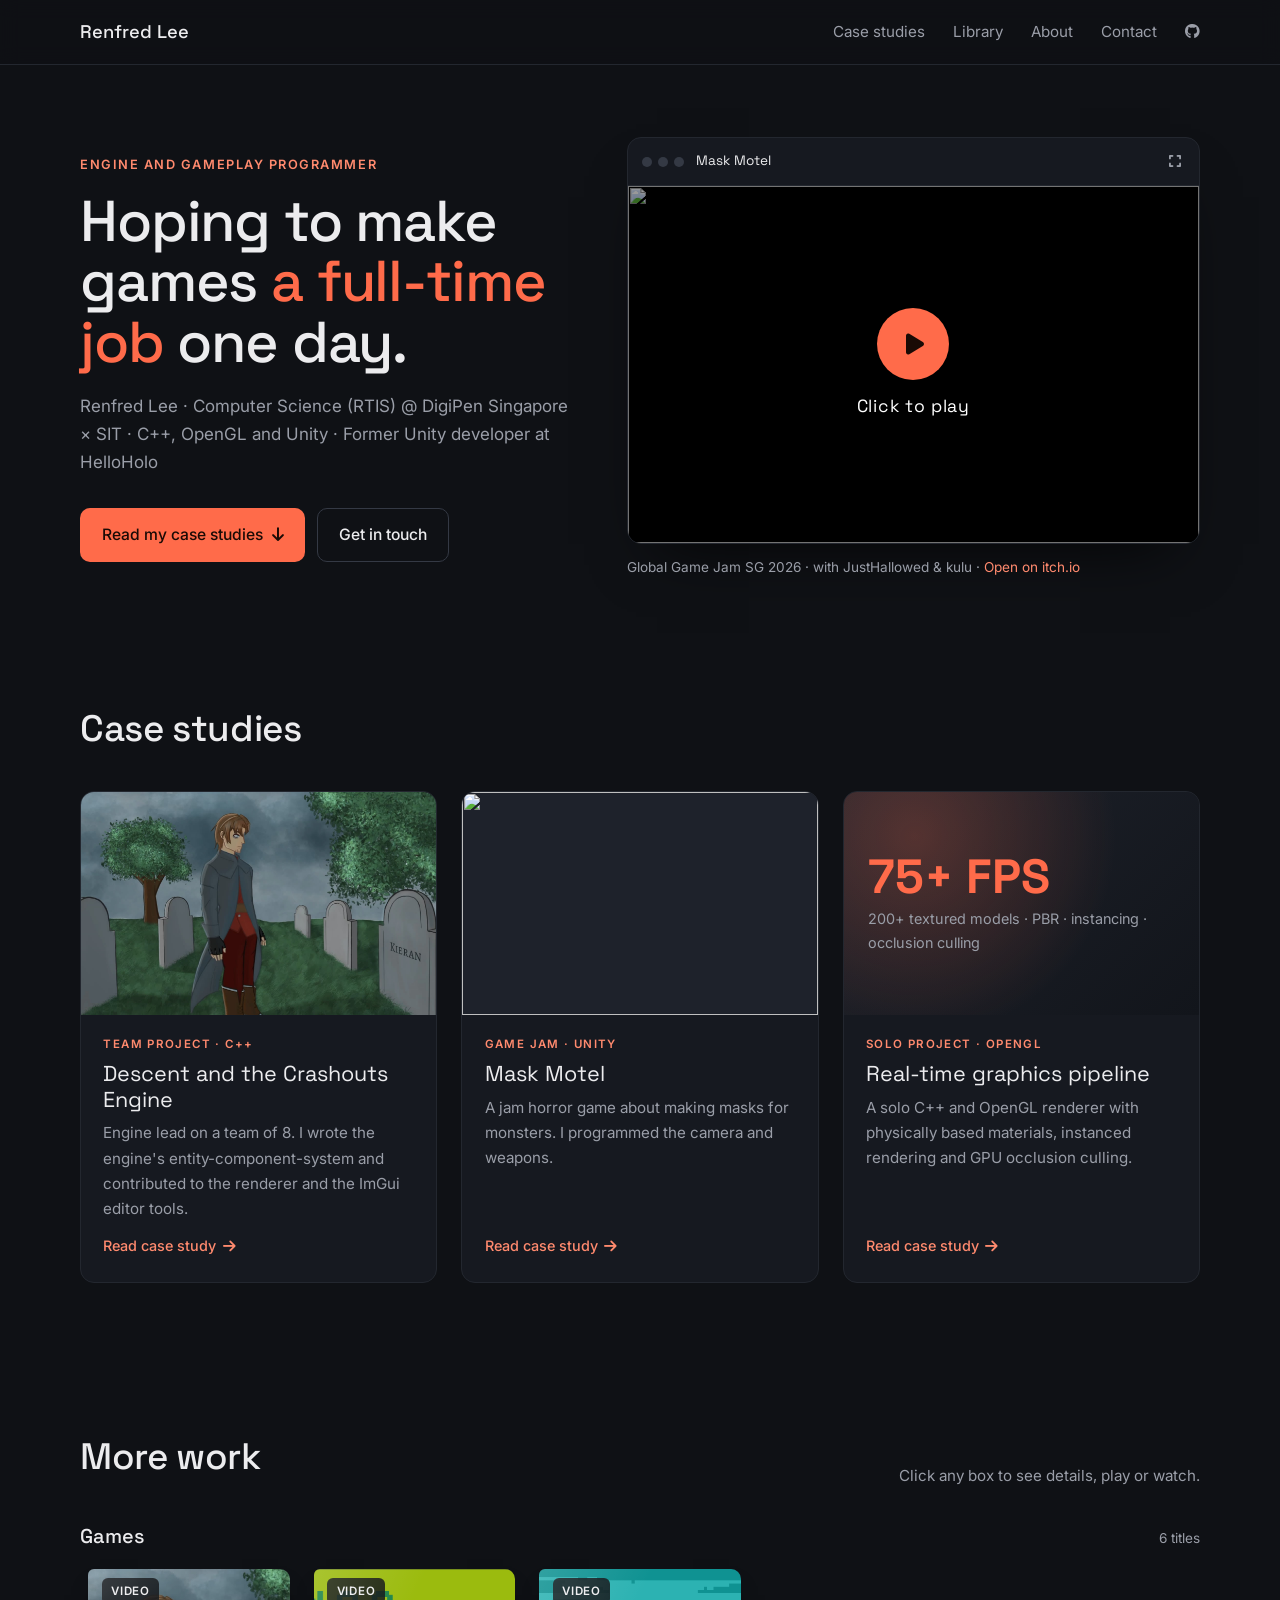
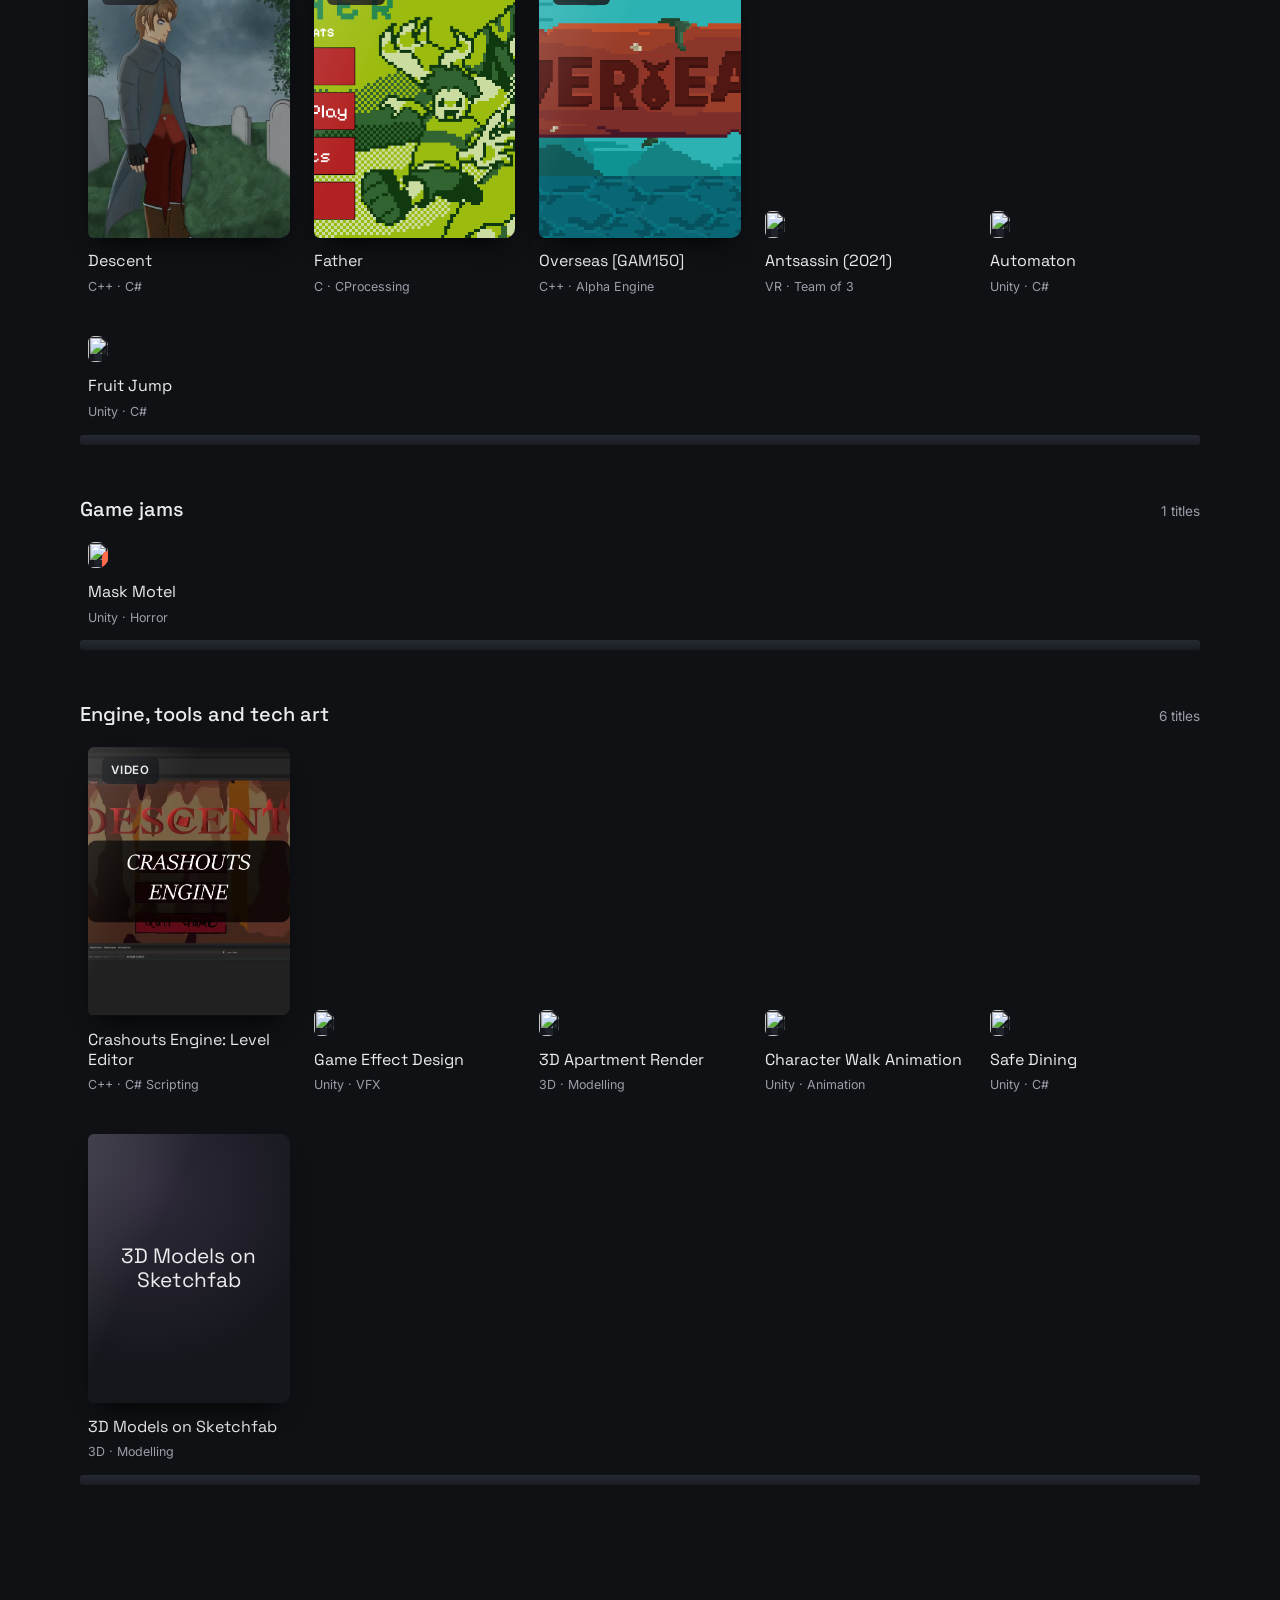
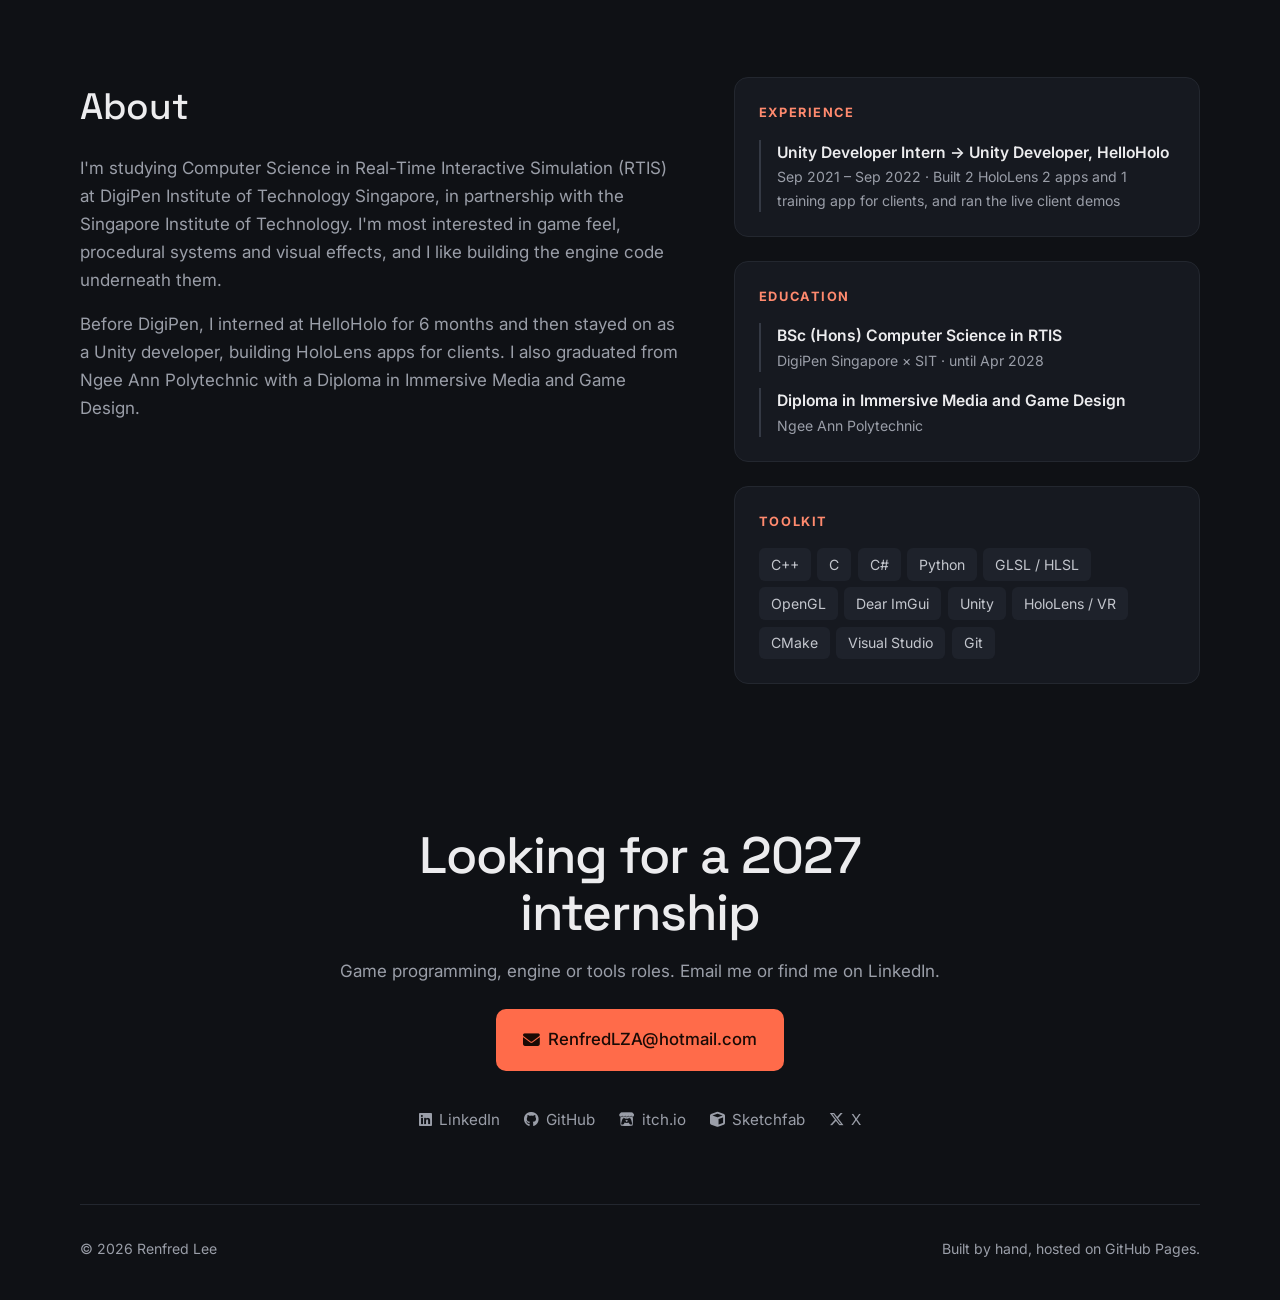
==== index.html @ d03f2a99 "Contact: lead with internship search Co-Authored-By: Claude Opus 5.5 <noreply@anthropic.com> Claude-" ====
<!DOCTYPE html>
<html lang="en">
<head>
    <meta charset="UTF-8">
    <meta name="viewport" content="width=device-width, initial-scale=1.0">
    <meta name="description" content="Portfolio of Renfred Lee, aspiring game developer studying Real-Time Interactive Simulation at DigiPen Singapore / SIT.">
    <title>Renfred Lee | Game Developer Portfolio</title>
    <link rel="preconnect" href="https://fonts.googleapis.com">
    <link rel="preconnect" href="https://fonts.gstatic.com" crossorigin>
    <link href="https://fonts.googleapis.com/css2?family=Inter:wght@400;500;600&family=Space+Grotesk:wght@500&display=swap" rel="stylesheet">
    <link rel="stylesheet" href="https://cdnjs.cloudflare.com/ajax/libs/font-awesome/6.4.0/css/all.min.css">
    <link rel="stylesheet" href="styles.css?v=202611220220">
</head>
<body>
    <a class="skip" href="#work">Skip to projects</a>

    <header class="nav">
        <div class="wrap nav-inner">
            <a href="#top" class="logo">Renfred Lee</a>
            <button class="nav-toggle" id="nav-toggle" aria-label="Open menu"><i class="fas fa-bars"></i></button>
            <nav class="nav-menu" id="nav-menu">
                <a href="#case-studies">Case studies</a>
                <a href="#work">Library</a>
                <a href="#about">About</a>
                <a href="#contact">Contact</a>
                <a href="https://github.com/0renfred0" target="_blank" rel="noopener" aria-label="GitHub"><i class="fab fa-github"></i></a>
            </nav>
        </div>
    </header>

    <main id="top">
        <!-- Playable hero: the game only loads when the visitor clicks, so the page stays fast and silent -->
        <section class="hero hero-play wrap">
            <div class="hero-text">
                <p class="eyebrow">Engine and gameplay programmer</p>
                <h1 class="hero-title">Hoping to make games <span class="hl">a full-time job</span> one day.</h1>
                <p class="hero-sub">Renfred Lee · Computer Science (RTIS) @ DigiPen Singapore × SIT · C++, OpenGL and Unity · Former Unity developer at HelloHolo</p>
                <div class="hero-cta">
                    <a href="#case-studies" class="btn btn-primary">Read my case studies <i class="fas fa-arrow-down"></i></a>
                    <a href="mailto:RenfredLZA@hotmail.com" class="btn btn-ghost">Get in touch</a>
                </div>
            </div>
            <div class="hero-game" id="hero-game"></div>
        </section>

        <section id="case-studies" class="wrap section">
            <div class="section-head reveal">
                <h2 class="section-title">Case studies</h2>
            </div>
            <div class="cases">
                <a class="case-card reveal" href="case-studies/descent.html">
                    <span class="case-art"><img src="assets/images/descent.jpg" alt="" loading="lazy"></span>
                    <span class="case-body">
                        <span class="eyebrow">Team project · C++</span>
                        <span class="case-title">Descent and the Crashouts Engine</span>
                        <span class="case-desc">Engine lead on a team of 8. I wrote the engine's entity-component-system and contributed to the renderer and the ImGui editor tools.</span>
                        <span class="case-more">Read case study <i class="fas fa-arrow-right"></i></span>
                    </span>
                </a>
                <a class="case-card reveal" href="case-studies/mask-motel.html">
                    <span class="case-art"><img src="https://img.itch.zone/aW1nLzI1MzE2Nzc0LnBuZw==/original/RrLPMN.png" alt="" loading="lazy"></span>
                    <span class="case-body">
                        <span class="eyebrow">Game jam · Unity</span>
                        <span class="case-title">Mask Motel</span>
                        <span class="case-desc">A jam horror game about making masks for monsters. I programmed the camera and weapons.</span>
                        <span class="case-more">Read case study <i class="fas fa-arrow-right"></i></span>
                    </span>
                </a>
                <a class="case-card reveal" href="case-studies/graphics-pipeline.html">
                    <span class="case-art case-art-metric"><strong>75+ FPS</strong><small>200+ textured models · PBR · instancing · occlusion culling</small></span>
                    <span class="case-body">
                        <span class="eyebrow">Solo project · OpenGL</span>
                        <span class="case-title">Real-time graphics pipeline</span>
                        <span class="case-desc">A solo C++ and OpenGL renderer with physically based materials, instanced rendering and GPU occlusion culling.</span>
                        <span class="case-more">Read case study <i class="fas fa-arrow-right"></i></span>
                    </span>
                </a>
            </div>
        </section>

        <section id="work" class="wrap section">
            <div class="section-head reveal">
                <h2 class="section-title">More work</h2>
                <p class="section-note">Click any box to see details, play or watch.</p>
            </div>
            <div id="shelves"></div>
        </section>

        <section id="about" class="wrap section about reveal">
            <div>
                <h2 class="section-title">About</h2>
                <p>I'm studying Computer Science in Real-Time Interactive Simulation (RTIS) at DigiPen Institute of Technology Singapore, in partnership with the Singapore Institute of Technology. I'm most interested in game feel, procedural systems and visual effects, and I like building the engine code underneath them.</p>
                <p>Before DigiPen, I interned at HelloHolo for 6 months and then stayed on as a Unity developer, building HoloLens apps for clients. I also graduated from Ngee Ann Polytechnic with a Diploma in Immersive Media and Game Design.</p>
            </div>
            <div class="about-side">
                <div class="info-block">
                    <h3>Experience</h3>
                    <ul class="timeline">
                        <li><strong>Unity Developer Intern → Unity Developer, HelloHolo</strong><span>Sep 2021 – Sep 2022 · Built 2 HoloLens 2 apps and 1 training app for clients, and ran the live client demos</span></li>
                    </ul>
                </div>
                <div class="info-block">
                    <h3>Education</h3>
                    <ul class="timeline">
                        <li><strong>BSc (Hons) Computer Science in RTIS</strong><span>DigiPen Singapore × SIT · until Apr 2028</span></li>
                        <li><strong>Diploma in Immersive Media and Game Design</strong><span>Ngee Ann Polytechnic</span></li>
                    </ul>
                </div>
                <div class="info-block">
                    <h3>Toolkit</h3>
                    <ul class="tags tags-lg">
                        <li>C++</li><li>C</li><li>C#</li><li>Python</li><li>GLSL / HLSL</li><li>OpenGL</li><li>Dear ImGui</li><li>Unity</li><li>HoloLens / VR</li><li>CMake</li><li>Visual Studio</li><li>Git</li>
                    </ul>
                </div>
            </div>
        </section>

        <section id="contact" class="wrap section contact reveal">
            <h2 class="contact-title">Looking for a 2027 internship</h2>
            <p>Game programming, engine or tools roles. Email me or find me on LinkedIn.</p>
            <a href="mailto:RenfredLZA@hotmail.com" class="btn btn-primary btn-lg"><i class="fas fa-envelope"></i> RenfredLZA@hotmail.com</a>
            <div class="socials">
                <a href="https://www.linkedin.com/in/renfred-lee-733bb3185/" target="_blank" rel="noopener"><i class="fab fa-linkedin"></i> LinkedIn</a>
                <a href="https://github.com/0renfred0" target="_blank" rel="noopener"><i class="fab fa-github"></i> GitHub</a>
                <a href="https://reeleeeeee.itch.io/" target="_blank" rel="noopener"><i class="fab fa-itch-io"></i> itch.io</a>
                <a href="https://sketchfab.com/RenfredLee" target="_blank" rel="noopener"><i class="fas fa-cube"></i> Sketchfab</a>
                <a href="https://twitter.com/LeeRenfred" target="_blank" rel="noopener"><i class="fab fa-x-twitter"></i> X</a>
            </div>
        </section>
    </main>

    <footer class="footer wrap">
        <p>© <span id="year">2026</span> Renfred Lee</p>
        <p>Built by hand, hosted on GitHub Pages.</p>
    </footer>

    <div class="modal" id="media-modal" aria-hidden="true" role="dialog" aria-modal="true" aria-labelledby="modal-title">
        <div class="modal-backdrop" data-close></div>
        <div class="modal-window">
            <div class="modal-head">
                <span id="modal-title"></span>
                <div>
                    <button class="modal-btn" id="modal-fullscreen" aria-label="Fullscreen"><i class="fas fa-expand"></i></button>
                    <button class="modal-btn modal-close" data-close aria-label="Close"><i class="fas fa-xmark"></i></button>
                </div>
            </div>
            <div id="modal-body"></div>
            <p class="modal-foot" id="modal-footer"></p>
        </div>
    </div>

    <script src="projects.js?v=202611220220"></script>
    <script src="script.js?v=202611220220"></script>
</body>
</html>
---- styles.css ----
/* ==========================================================================
   LAYOUT (shared). Theme colours and fonts are the variables at the top.
   ========================================================================== */
*, *::before, *::after { box-sizing: border-box; margin: 0; padding: 0; }
html { scroll-behavior: smooth; scroll-padding-top: 80px; }
body {
    background: var(--bg);
    color: var(--text);
    font-family: var(--font-body);
    font-size: 17px;
    line-height: 1.65;
    -webkit-font-smoothing: antialiased;
}
img { display: block; max-width: 100%; }
a { color: inherit; text-decoration: none; }
ul { list-style: none; }
button { font: inherit; color: inherit; background: none; border: 0; cursor: pointer; }
:focus-visible { outline: 2px solid var(--accent); outline-offset: 3px; border-radius: 4px; }

.wrap { width: min(1120px, 100% - 2.5rem); margin-inline: auto; }
.section { padding: 4.5rem 0; }
.skip { position: absolute; left: -999px; top: 0; background: var(--accent); color: var(--accent-ink); padding: .5rem 1rem; z-index: 100; }
.skip:focus { left: 1rem; }

/* Nav */
.nav { position: sticky; top: 0; z-index: 50; background: var(--nav-bg); backdrop-filter: blur(10px); border-bottom: 1px solid var(--border); }
.nav-inner { display: flex; align-items: center; justify-content: space-between; height: 64px; }
.logo { font-family: var(--font-display); font-weight: var(--display-weight); font-size: 1.15rem; }
.nav-menu { display: flex; align-items: center; gap: 1.75rem; font-size: .95rem; color: var(--muted); }
.nav-menu a:hover { color: var(--text); }
.nav-toggle { display: none; font-size: 1.2rem; }

/* Hero */
.hero { padding: 6rem 0 3rem; }
.eyebrow { font-size: .8rem; letter-spacing: .12em; text-transform: uppercase; color: var(--accent-text); font-weight: 600; margin-bottom: 1rem; }
.hero-title { font-family: var(--font-display); font-weight: var(--display-weight); font-size: clamp(2.4rem, 6vw, 4.4rem); line-height: 1.05; letter-spacing: -.02em; max-width: 16ch; }
.hero-sub { color: var(--muted); margin: 1.25rem 0 2rem; max-width: 60ch; }
.hero-cta { display: flex; flex-wrap: wrap; gap: .75rem; }

/* Buttons */
.btn { display: inline-flex; align-items: center; gap: .55rem; padding: .8rem 1.3rem; border-radius: var(--radius-btn); font-weight: 500; font-size: .98rem; transition: transform .15s ease, background .15s ease, border-color .15s ease; }
.btn-primary { background: var(--accent); color: var(--accent-ink); border: var(--btn-border); }
.btn-primary:hover { transform: translateY(-2px); }
.btn-ghost { border: 1px solid var(--border-strong); }
.btn-ghost:hover { border-color: var(--text); }
.btn-lg { padding: 1rem 1.6rem; font-size: 1.05rem; }

/* Section header + filters */
.section-head { display: flex; flex-wrap: wrap; justify-content: space-between; align-items: end; gap: 1rem; margin-bottom: 2rem; }
.section-title { font-family: var(--font-display); font-weight: var(--display-weight); font-size: clamp(1.7rem, 3.5vw, 2.3rem); letter-spacing: -.01em; }
.filters { display: flex; flex-wrap: wrap; gap: .5rem; }
.filter { padding: .45rem 1rem; border-radius: 999px; border: 1px solid var(--border-strong); font-size: .9rem; color: var(--muted); transition: all .15s ease; }
.filter:hover { color: var(--text); border-color: var(--text); }
.filter.active { background: var(--text); color: var(--bg); border-color: var(--text); }

/* Cards */
.grid { display: grid; grid-template-columns: repeat(auto-fill, minmax(300px, 1fr)); gap: 1.5rem; }
.card { display: flex; flex-direction: column; background: var(--surface); border: var(--card-border); border-radius: var(--radius); overflow: hidden; transition: transform .2s ease, box-shadow .2s ease, border-color .2s ease; }
.card[hidden] { display: none; }
.card:hover { transform: translateY(-4px); box-shadow: var(--shadow-hover); }
.thumb { position: relative; display: block; width: 100%; aspect-ratio: 16 / 9; overflow: hidden; background: var(--thumb-bg); text-align: left; }
.thumb img { width: 100%; height: 100%; object-fit: cover; transition: transform .35s ease; }
.thumb.is-clickable:hover img { transform: scale(1.05); }
.thumb-placeholder { width: 100%; height: 100%; display: grid; place-items: center; padding: 1rem; text-align: center; font-family: var(--font-display); font-weight: var(--display-weight); font-size: 1.5rem; color: var(--muted); background: var(--thumb-bg); }
.thumb-play { position: absolute; inset: 0; display: grid; place-items: center; background: rgba(0,0,0,.35); color: #fff; font-size: 1.6rem; opacity: 0; transition: opacity .2s ease; }
.thumb.is-clickable:hover .thumb-play, .thumb.is-clickable:focus-visible .thumb-play { opacity: 1; }
.badge { position: absolute; top: .75rem; left: .75rem; font-size: .72rem; font-weight: 600; letter-spacing: .06em; text-transform: uppercase; padding: .25rem .6rem; border-radius: var(--radius-badge); background: var(--badge-bg); color: var(--badge-ink); }
.badge-playable { background: var(--accent); color: var(--accent-ink); }
.card-body { display: flex; flex-direction: column; gap: .5rem; padding: 1.25rem 1.35rem 1.4rem; flex: 1; }
.card-kicker { font-size: .8rem; color: var(--muted); }
.card-title { font-family: var(--font-display); font-weight: var(--display-weight); font-size: 1.3rem; line-height: 1.2; }
.card-desc { font-size: .95rem; color: var(--muted); flex: 1; }
.tags { display: flex; flex-wrap: wrap; gap: .4rem; margin-top: .25rem; }
.tags li { font-size: .78rem; padding: .2rem .6rem; border-radius: var(--radius-badge); background: var(--tag-bg); color: var(--tag-ink); border: var(--tag-border); }
.tags-lg li { font-size: .88rem; padding: .3rem .75rem; }
.actions { display: flex; flex-wrap: wrap; gap: .5rem; margin-top: .75rem; }
.act { display: inline-flex; align-items: center; gap: .45rem; padding: .5rem .9rem; border-radius: var(--radius-btn); font-size: .88rem; font-weight: 500; border: 1px solid var(--border-strong); transition: all .15s ease; }
.act:hover { border-color: var(--text); }
.act-primary { background: var(--accent); color: var(--accent-ink); border: var(--btn-border); }
.act-primary:hover { filter: brightness(1.08); }

/* Featured */
.featured { display: grid; grid-template-columns: 1.35fr 1fr; background: var(--surface); border: var(--card-border); border-radius: var(--radius); overflow: hidden; }
.featured .thumb { aspect-ratio: auto; min-height: 320px; height: 100%; }
.featured-body { padding: 2.25rem; display: flex; flex-direction: column; gap: .6rem; justify-content: center; }
.featured-title { font-family: var(--font-display); font-weight: var(--display-weight); font-size: clamp(1.8rem, 3vw, 2.4rem); line-height: 1.1; }
.featured-desc { color: var(--muted); }

/* About */
.about { display: grid; grid-template-columns: 1.3fr 1fr; gap: 3rem; }
.about p { color: var(--muted); margin-top: 1rem; max-width: 62ch; }
.about-side { display: flex; flex-direction: column; gap: 1.5rem; }
.info-block { background: var(--surface); border: var(--card-border); border-radius: var(--radius); padding: 1.5rem; }
.info-block h3 { font-size: .8rem; letter-spacing: .12em; text-transform: uppercase; color: var(--accent-text); margin-bottom: 1rem; }
.timeline li { display: flex; flex-direction: column; padding-left: 1rem; border-left: 2px solid var(--border-strong); margin-bottom: 1rem; }
.timeline li:last-child { margin-bottom: 0; }
.timeline strong { font-weight: 600; font-size: .98rem; }
.timeline span { font-size: .88rem; color: var(--muted); }

/* Contact + footer */
.contact { text-align: center; display: flex; flex-direction: column; align-items: center; gap: 1rem; }
.contact-title { font-family: var(--font-display); font-weight: var(--display-weight); font-size: clamp(2rem, 5vw, 3.2rem); line-height: 1.1; letter-spacing: -.02em; max-width: 18ch; }
.contact > p { color: var(--muted); margin-bottom: .5rem; }
.socials { display: flex; flex-wrap: wrap; justify-content: center; gap: 1.5rem; margin-top: 1.25rem; color: var(--muted); font-size: .95rem; }
.socials a { display: inline-flex; gap: .45rem; align-items: center; }
.socials a:hover { color: var(--text); }
.footer { display: flex; justify-content: space-between; flex-wrap: wrap; gap: .5rem; padding: 2rem 0 2.5rem; border-top: 1px solid var(--border); color: var(--muted); font-size: .88rem; }

/* Modal */
.modal { position: fixed; inset: 0; z-index: 200; display: none; place-items: center; padding: 1rem; }
.modal.open { display: grid; }
.modal-backdrop { position: absolute; inset: 0; background: rgba(0,0,0,.78); }
.modal-window { position: relative; width: min(1200px, 100%); background: var(--surface); border: var(--card-border); border-radius: var(--radius); overflow: hidden; }
.modal-head { display: flex; justify-content: space-between; align-items: center; padding: .6rem .6rem .6rem 1.1rem; font-family: var(--font-display); font-weight: var(--display-weight); }
.modal-btn { width: 36px; height: 36px; border-radius: var(--radius-btn); color: var(--muted); }
.modal-btn:hover { color: var(--text); background: var(--tag-bg); }
.frame { aspect-ratio: 16 / 9; max-height: 78vh; width: 100%; background: #000; }
.frame iframe, .frame video { width: 100%; height: 100%; border: 0; display: block; }
.frame-missing { display: grid; place-items: center; color: #aaa; }
.modal-foot { padding: .6rem 1.1rem; font-size: .85rem; color: var(--muted); }
.modal-foot:empty { display: none; }
.modal-foot a { color: var(--accent-text); text-decoration: underline; }

/* Reveal on scroll */
.reveal { opacity: 0; transform: translateY(16px); transition: opacity .6s ease, transform .6s ease; }
.reveal.in { opacity: 1; transform: none; }

@media (max-width: 820px) {
    .featured, .about { grid-template-columns: 1fr; }
    .featured .thumb { min-height: 0; aspect-ratio: 16 / 9; }
    .featured-body { padding: 1.5rem; }
    .nav-toggle { display: block; }
    .nav-menu { position: absolute; top: 64px; left: 0; right: 0; flex-direction: column; gap: 1rem; padding: 1.25rem; background: var(--bg); border-bottom: 1px solid var(--border); display: none; }
    .nav-menu.open { display: flex; }
    .hero { padding: 4rem 0 2rem; }
    .section { padding: 3rem 0; }
}

@media (prefers-reduced-motion: reduce) {
    *, *::before, *::after { transition: none !important; animation: none !important; scroll-behavior: auto !important; }
}
/* ==========================================================================
   THEME A: CLEAN STUDIO (dark, minimal, one warm accent)
   ========================================================================== */
:root {
    --bg: #0f1115;
    --nav-bg: rgba(15, 17, 21, 0.82);
    --surface: #161920;
    --thumb-bg: #1e222b;
    --text: #ececee;
    --muted: #9a9ea8;
    --accent: #ff6b4a;
    --accent-text: #ff8a6e;
    --accent-ink: #1a0a05;
    --border: #23272f;
    --border-strong: #343944;
    --card-border: 1px solid #23272f;
    --btn-border: 1px solid transparent;
    --radius: 14px;
    --radius-btn: 10px;
    --radius-badge: 6px;
    --tag-bg: #1e222b;
    --tag-ink: #c3c6cd;
    --tag-border: 0;
    --badge-bg: rgba(15, 17, 21, 0.85);
    --badge-ink: #ececee;
    --shadow-hover: 0 18px 40px -18px rgba(0, 0, 0, 0.7);
    --font-body: 'Inter', system-ui, sans-serif;
    --font-display: 'Space Grotesk', 'Inter', sans-serif;
    --display-weight: 500;
}
.hero-title .hl { color: var(--accent); }
.card:hover { border-color: #343944; }

/* ==========================================================================
   PLAYABLE HERO
   ========================================================================== */
.hero-play { display: grid; grid-template-columns: 1fr 1.15fr; gap: 3rem; align-items: center; padding: 4.5rem 0 3rem; }
.hero-play .hero-title { font-size: clamp(2.2rem, 4.6vw, 3.6rem); }
.game-window { background: var(--surface); border: var(--card-border); border-radius: var(--radius); overflow: hidden; box-shadow: 0 30px 60px -30px rgba(0, 0, 0, 0.8); }
.game-bar { display: flex; align-items: center; gap: .75rem; padding: .35rem .4rem .35rem .9rem; border-bottom: 1px solid var(--border); font-size: .85rem; color: var(--muted); }
.game-bar .dots { display: flex; gap: 6px; }
.game-bar .dots i { width: 10px; height: 10px; border-radius: 50%; background: var(--border-strong); }
.game-bar .game-name { flex: 1; font-family: var(--font-display); color: var(--text); }
.game-screen { position: relative; aspect-ratio: 16 / 10; background: #000; }
.game-screen img { width: 100%; height: 100%; object-fit: cover; filter: brightness(.6); transition: filter .25s ease; }
.game-screen iframe { width: 100%; height: 100%; border: 0; display: block; }
.press-start { position: absolute; inset: 0; display: flex; flex-direction: column; align-items: center; justify-content: center; gap: .75rem; color: #fff; font-family: var(--font-display); font-size: 1.1rem; letter-spacing: .04em; }
.press-start i { width: 72px; height: 72px; border-radius: 50%; display: grid; place-items: center; background: var(--accent); color: var(--accent-ink); font-size: 1.5rem; padding-left: 4px; transition: transform .2s ease; }
.press-start:hover i { transform: scale(1.08); }
.game-screen:hover img { filter: brightness(.75); }
.game-caption { margin-top: .75rem; font-size: .85rem; color: var(--muted); }
.game-caption a { color: var(--accent-text); }

/* ==========================================================================
   BOX-ART SHELVES
   ========================================================================== */
.section-note { color: var(--muted); font-size: .95rem; }
.shelf { margin-bottom: 3rem; }
.shelf-head { display: flex; align-items: baseline; justify-content: space-between; margin-bottom: 1rem; }
.shelf-head h3 { font-family: var(--font-display); font-weight: var(--display-weight); font-size: 1.25rem; }
.shelf-head span { font-size: .85rem; color: var(--muted); }
.shelf-row { display: grid; grid-template-columns: repeat(5, minmax(0, 1fr)); gap: 1.5rem; align-items: end; padding: 0 .5rem; }
.shelf-ledge { height: 10px; margin-top: -2px; border-radius: 3px; background: linear-gradient(#262a33, #191c22); box-shadow: 0 10px 24px -8px rgba(0, 0, 0, 0.9); }

.box { display: flex; flex-direction: column; gap: .35rem; text-align: left; perspective: 800px; padding-bottom: .9rem; }
.box-art { position: relative; display: block; aspect-ratio: 3 / 4; border-radius: 6px 10px 10px 6px; overflow: hidden; background: var(--thumb-bg);
    box-shadow: inset 6px 0 0 rgba(0, 0, 0, 0.35), 0 14px 24px -12px rgba(0, 0, 0, 0.9);
    transform-origin: bottom center; transition: transform .25s ease, box-shadow .25s ease; }
.box-art::after { content: ""; position: absolute; inset: 0; background: linear-gradient(115deg, rgba(255,255,255,.14) 0%, rgba(255,255,255,0) 35%); pointer-events: none; }
.box-art img { width: 100%; height: 100%; object-fit: cover; }
.box:hover .box-art, .box:focus-visible .box-art { transform: translateY(-10px) rotateX(4deg) rotateY(-8deg); box-shadow: inset 6px 0 0 rgba(0, 0, 0, 0.35), 0 26px 30px -14px rgba(0, 0, 0, 0.95); }
.cover-placeholder { width: 100%; height: 100%; display: grid; place-items: center; padding: 1rem; text-align: center; font-family: var(--font-display); font-size: 1.3rem; line-height: 1.15; color: var(--text);
    background: radial-gradient(circle at 30% 20%, #2f2a3a, #15171d 70%); }
.box-title { font-family: var(--font-display); font-size: 1rem; line-height: 1.25; margin-top: .5rem; }
.box-meta { font-size: .78rem; color: var(--muted); }
.box .badge { top: .6rem; left: .85rem; }

/* Detail popup */
.detail { display: grid; grid-template-columns: minmax(0, 300px) 1fr; gap: 2rem; padding: 1.25rem 1.5rem 1.75rem; }
.detail-art { aspect-ratio: 3 / 4; border-radius: 8px; overflow: hidden; background: var(--thumb-bg); box-shadow: inset 6px 0 0 rgba(0,0,0,.35); }
.detail-art img, .detail-art .cover-placeholder { width: 100%; height: 100%; object-fit: cover; }
.detail-info { display: flex; flex-direction: column; gap: .6rem; justify-content: center; }
.modal-window { width: min(1100px, 100%); }
.modal:not(.is-media) .modal-window { width: min(860px, 100%); }
.modal:not(.is-media) #modal-fullscreen { display: none; }
#modal-title { display: flex; align-items: center; gap: .4rem; }

@media (max-width: 980px) {
    .shelf-row { grid-template-columns: repeat(4, minmax(0, 1fr)); }
}
@media (max-width: 820px) {
    .hero-play { grid-template-columns: 1fr; gap: 2rem; padding-top: 3rem; }
    .shelf-row { display: flex; overflow-x: auto; scroll-snap-type: x mandatory; padding-bottom: .25rem; }
    .shelf-row .box { flex: 0 0 42%; scroll-snap-align: start; }
    .detail { grid-template-columns: 1fr; }
    .detail-art { max-width: 220px; }
}

/* ==========================================================================
   CASE STUDY CARDS (homepage)
   ========================================================================== */
.cases { display: grid; grid-template-columns: repeat(3, minmax(0, 1fr)); gap: 1.5rem; }
.case-card { display: flex; flex-direction: column; background: var(--surface); border: var(--card-border); border-radius: var(--radius); overflow: hidden; transition: transform .2s ease, border-color .2s ease, box-shadow .2s ease; }
.case-card:hover { transform: translateY(-4px); border-color: var(--border-strong); box-shadow: var(--shadow-hover); }
.case-art { display: block; aspect-ratio: 16 / 10; background: var(--thumb-bg); overflow: hidden; }
.case-art img { width: 100%; height: 100%; object-fit: cover; transition: transform .35s ease; }
.case-card:hover .case-art img { transform: scale(1.04); }
.case-art-metric { display: flex; flex-direction: column; justify-content: center; padding: 1.5rem; gap: .4rem;
    background: radial-gradient(circle at 20% 20%, rgba(255, 107, 74, .25), transparent 60%), linear-gradient(135deg, #1e222b, #12151b); }
.case-art-metric strong { font-family: var(--font-display); font-size: clamp(2.2rem, 4vw, 3rem); color: var(--accent); line-height: 1; }
.case-art-metric small { color: var(--muted); font-size: .9rem; }
.case-body { display: flex; flex-direction: column; gap: .45rem; padding: 1.3rem 1.4rem 1.5rem; flex: 1; }
.case-body .eyebrow { margin: 0; font-size: .72rem; }
.case-title { font-family: var(--font-display); font-size: 1.35rem; line-height: 1.2; }
.case-desc { color: var(--muted); font-size: .95rem; flex: 1; }
.case-more { color: var(--accent-text); font-size: .9rem; font-weight: 500; display: inline-flex; gap: .4rem; align-items: center; margin-top: .4rem; }
@media (max-width: 980px) { .cases { grid-template-columns: 1fr; } .case-art { aspect-ratio: 16 / 8; } }
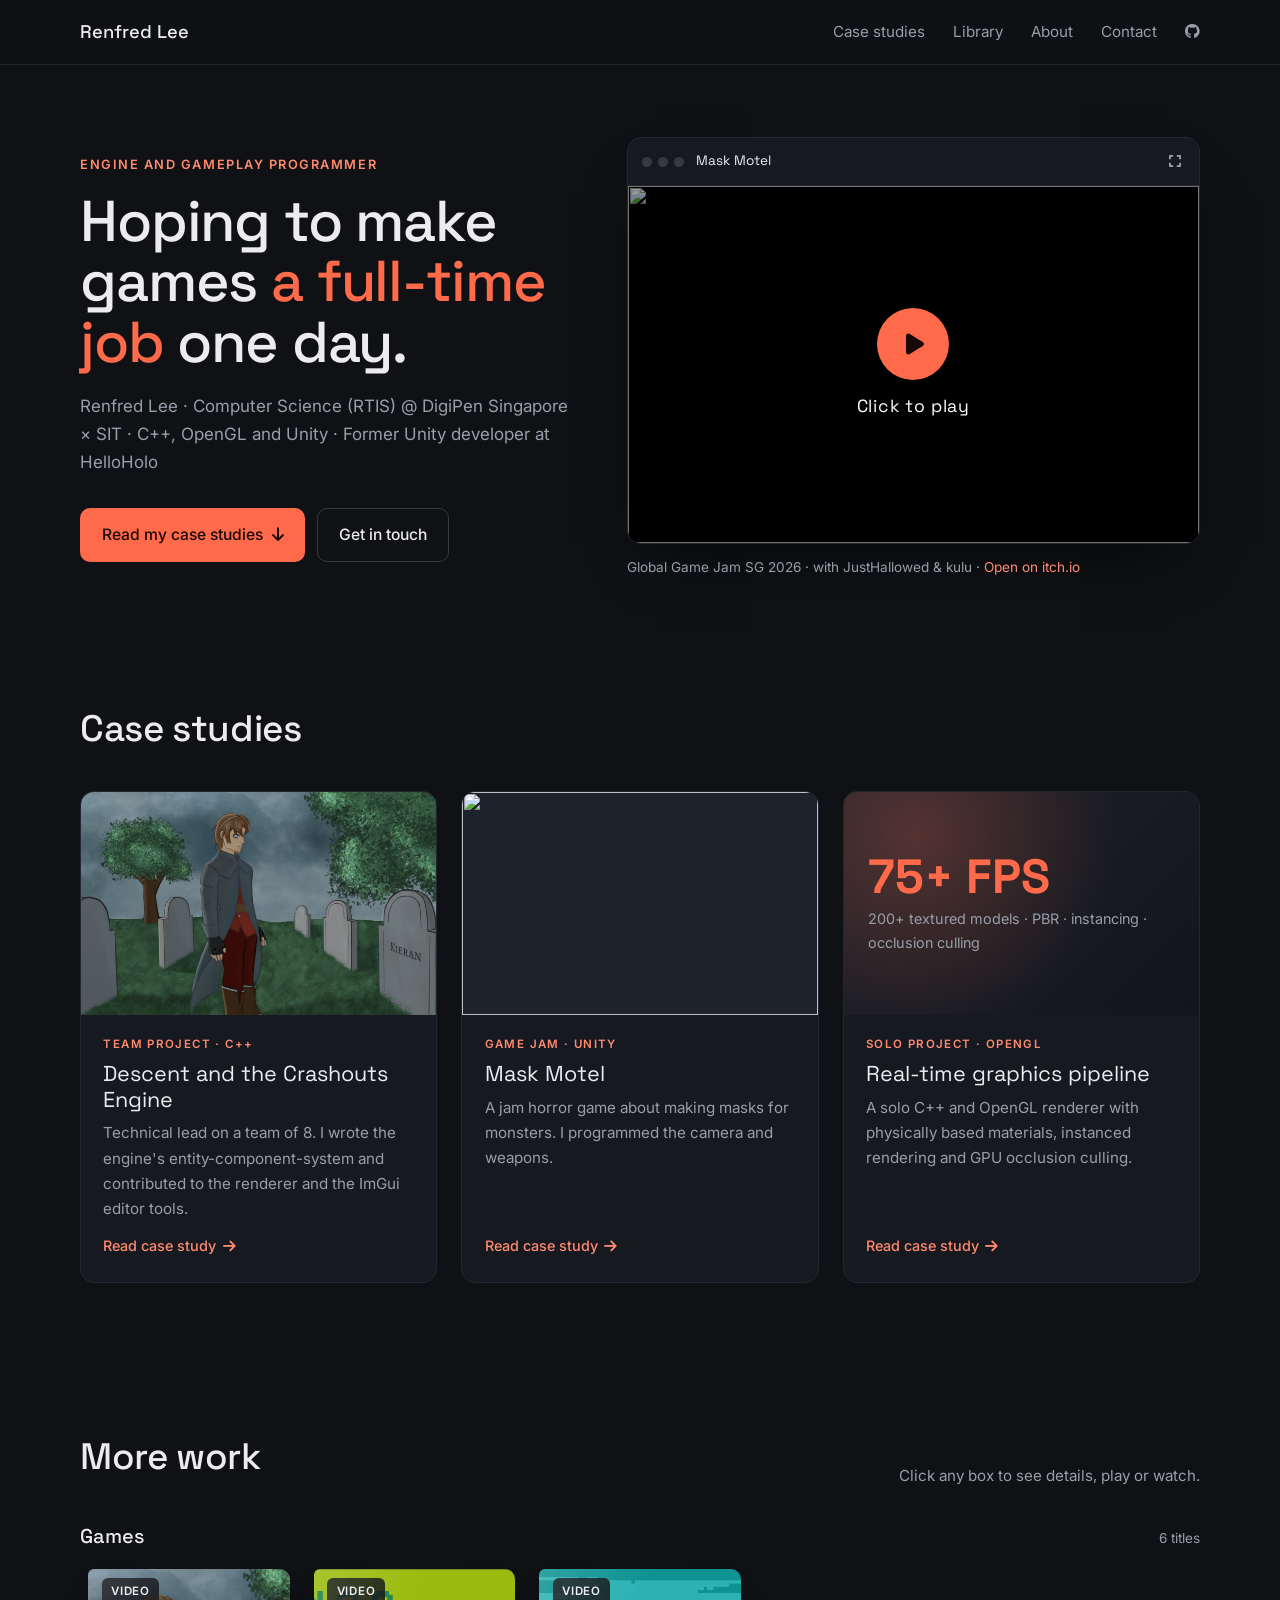
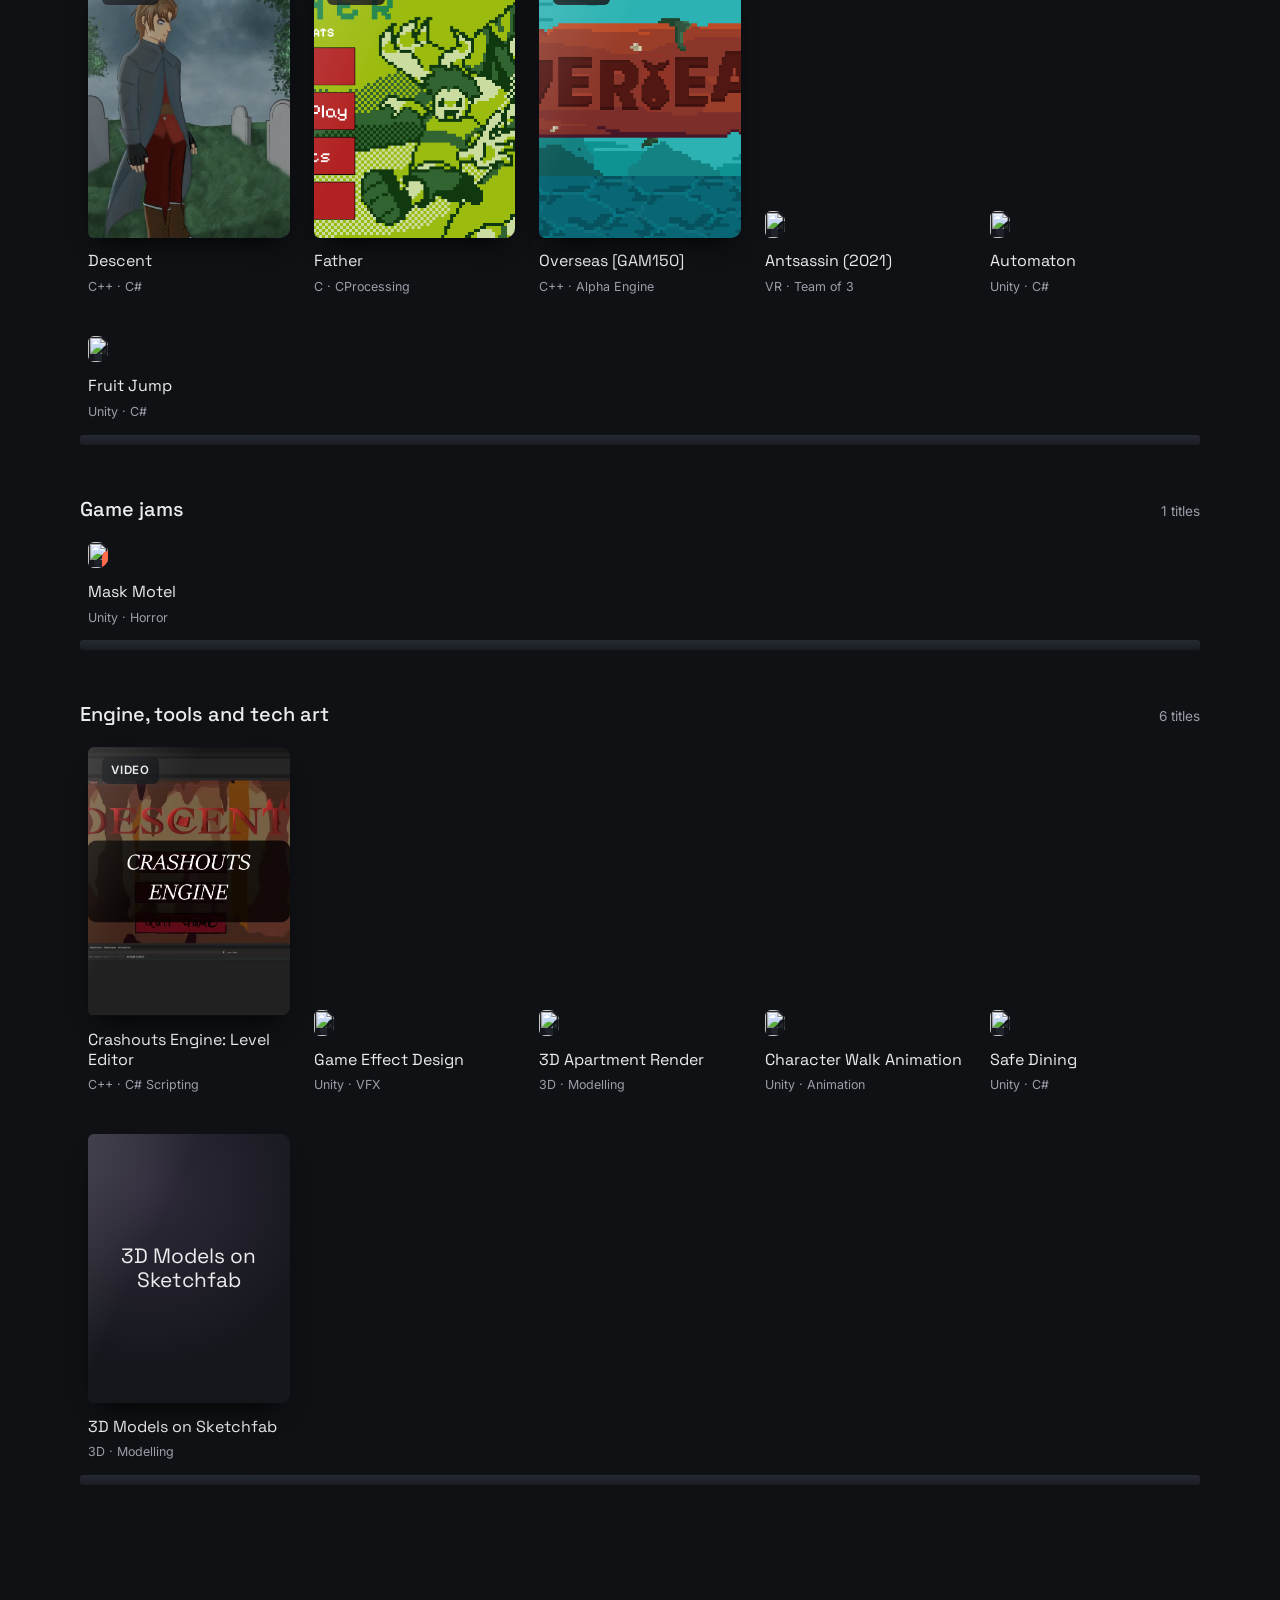
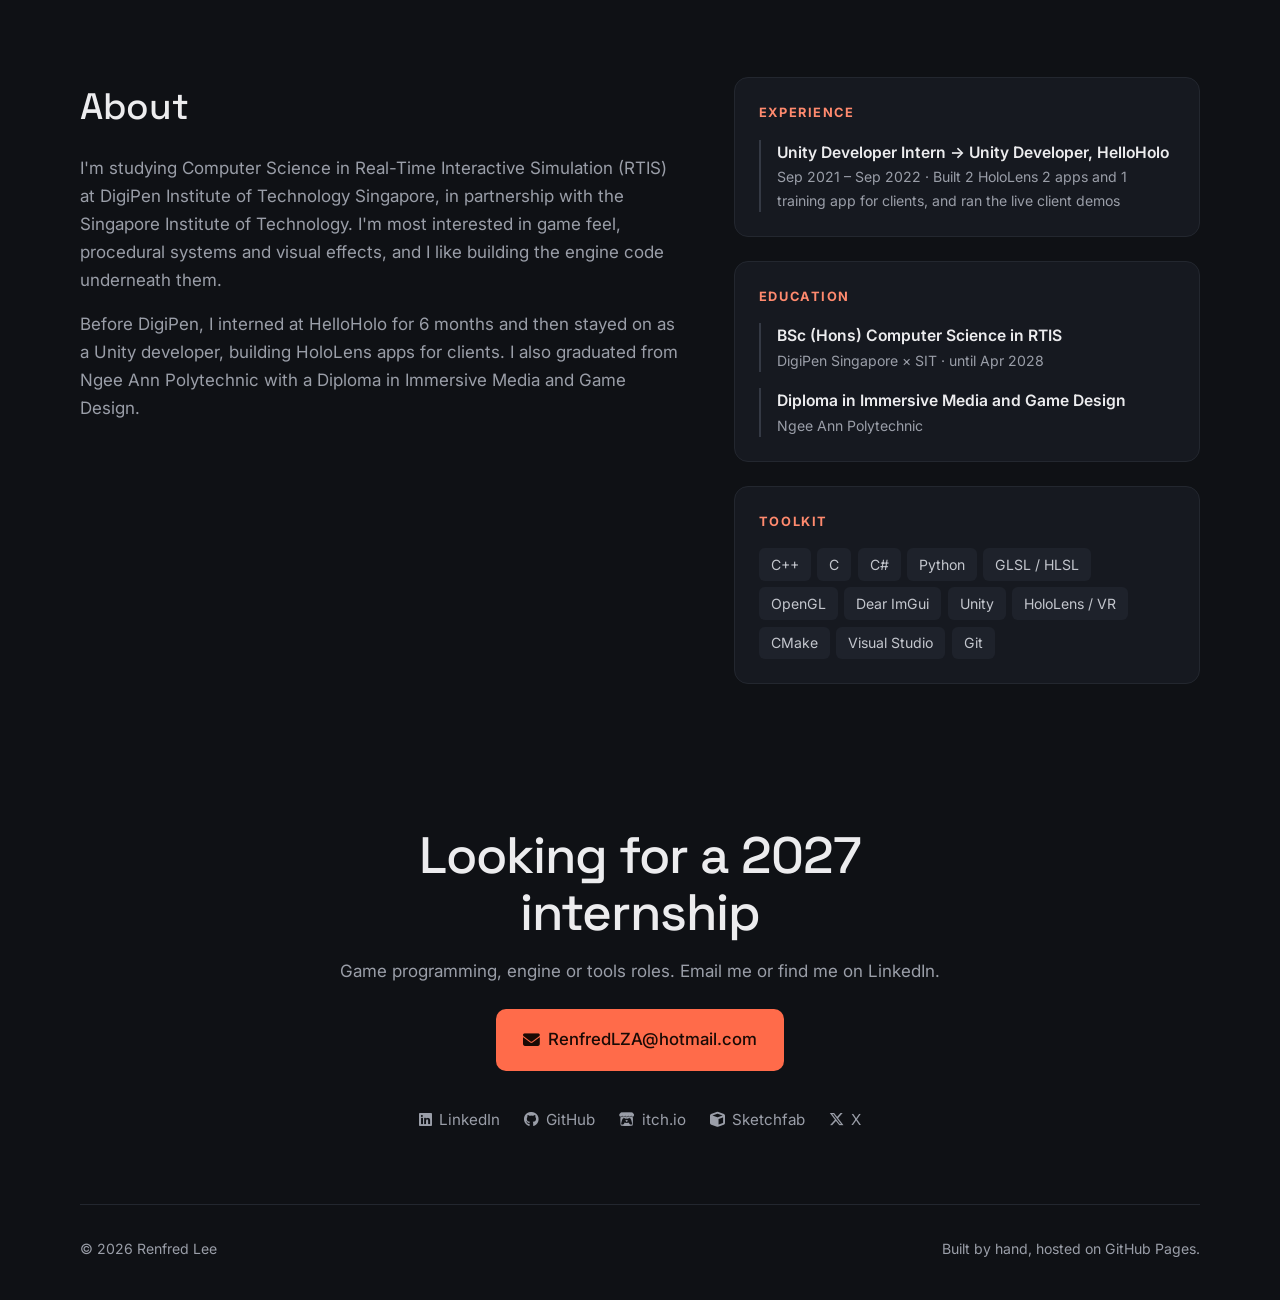
==== commit 6e64c44b: "Use 'Technical Lead' for Descent; plainer Father description Co-Authored-By: Claude Opus 5.5 <norepl" ====
--- a/index.html
+++ b/index.html
@@ -9,7 +9,7 @@
     <link rel="preconnect" href="https://fonts.gstatic.com" crossorigin>
     <link href="https://fonts.googleapis.com/css2?family=Inter:wght@400;500;600&family=Space+Grotesk:wght@500&display=swap" rel="stylesheet">
     <link rel="stylesheet" href="https://cdnjs.cloudflare.com/ajax/libs/font-awesome/6.4.0/css/all.min.css">
-    <link rel="stylesheet" href="styles.css?v=202611220220">
+    <link rel="stylesheet" href="styles.css?v=202611220225">
 </head>
 <body>
     <a class="skip" href="#work">Skip to projects</a>
@@ -53,7 +53,7 @@
                     <span class="case-body">
                         <span class="eyebrow">Team project · C++</span>
                         <span class="case-title">Descent and the Crashouts Engine</span>
-                        <span class="case-desc">Engine lead on a team of 8. I wrote the engine's entity-component-system and contributed to the renderer and the ImGui editor tools.</span>
+                        <span class="case-desc">Technical lead on a team of 8. I wrote the engine's entity-component-system and contributed to the renderer and the ImGui editor tools.</span>
                         <span class="case-more">Read case study <i class="fas fa-arrow-right"></i></span>
                     </span>
                 </a>
@@ -149,7 +149,7 @@
         </div>
     </div>
 
-    <script src="projects.js?v=202611220220"></script>
-    <script src="script.js?v=202611220220"></script>
+    <script src="projects.js?v=202611220225"></script>
+    <script src="script.js?v=202611220225"></script>
 </body>
 </html>
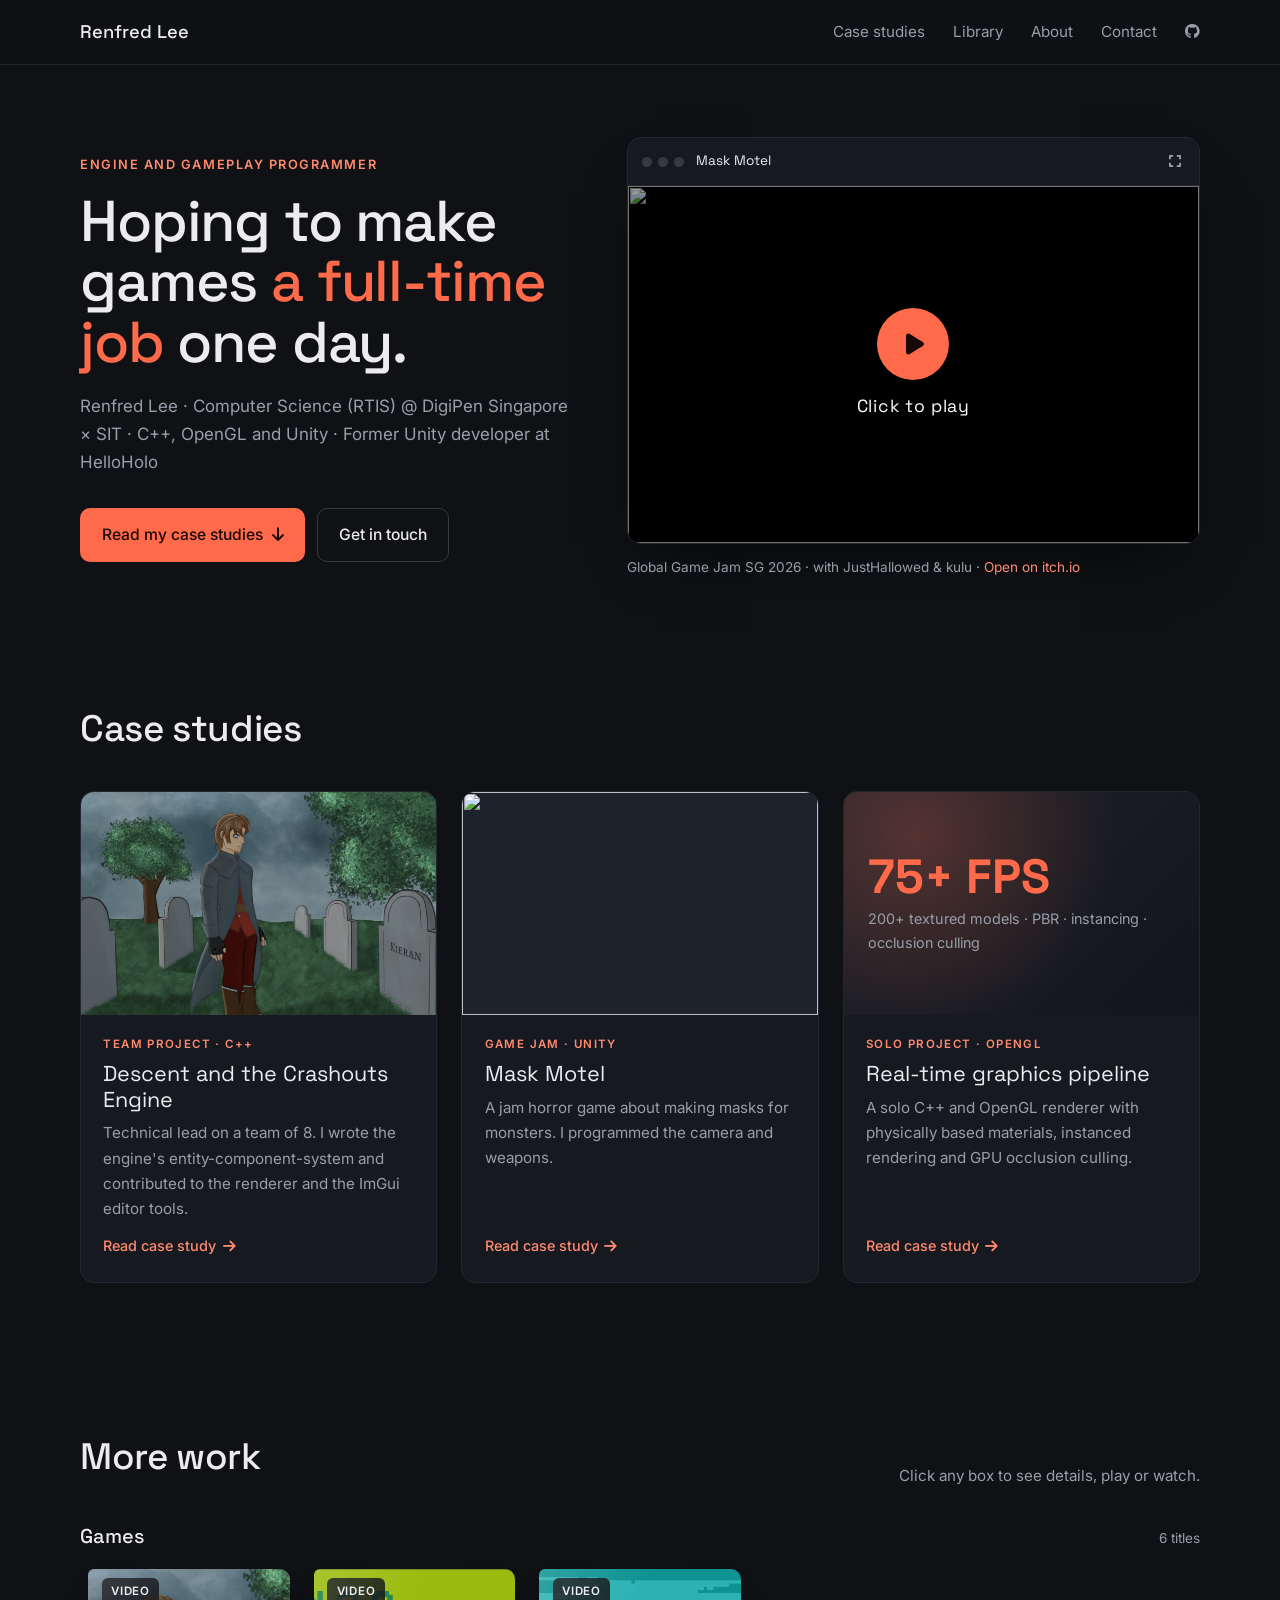
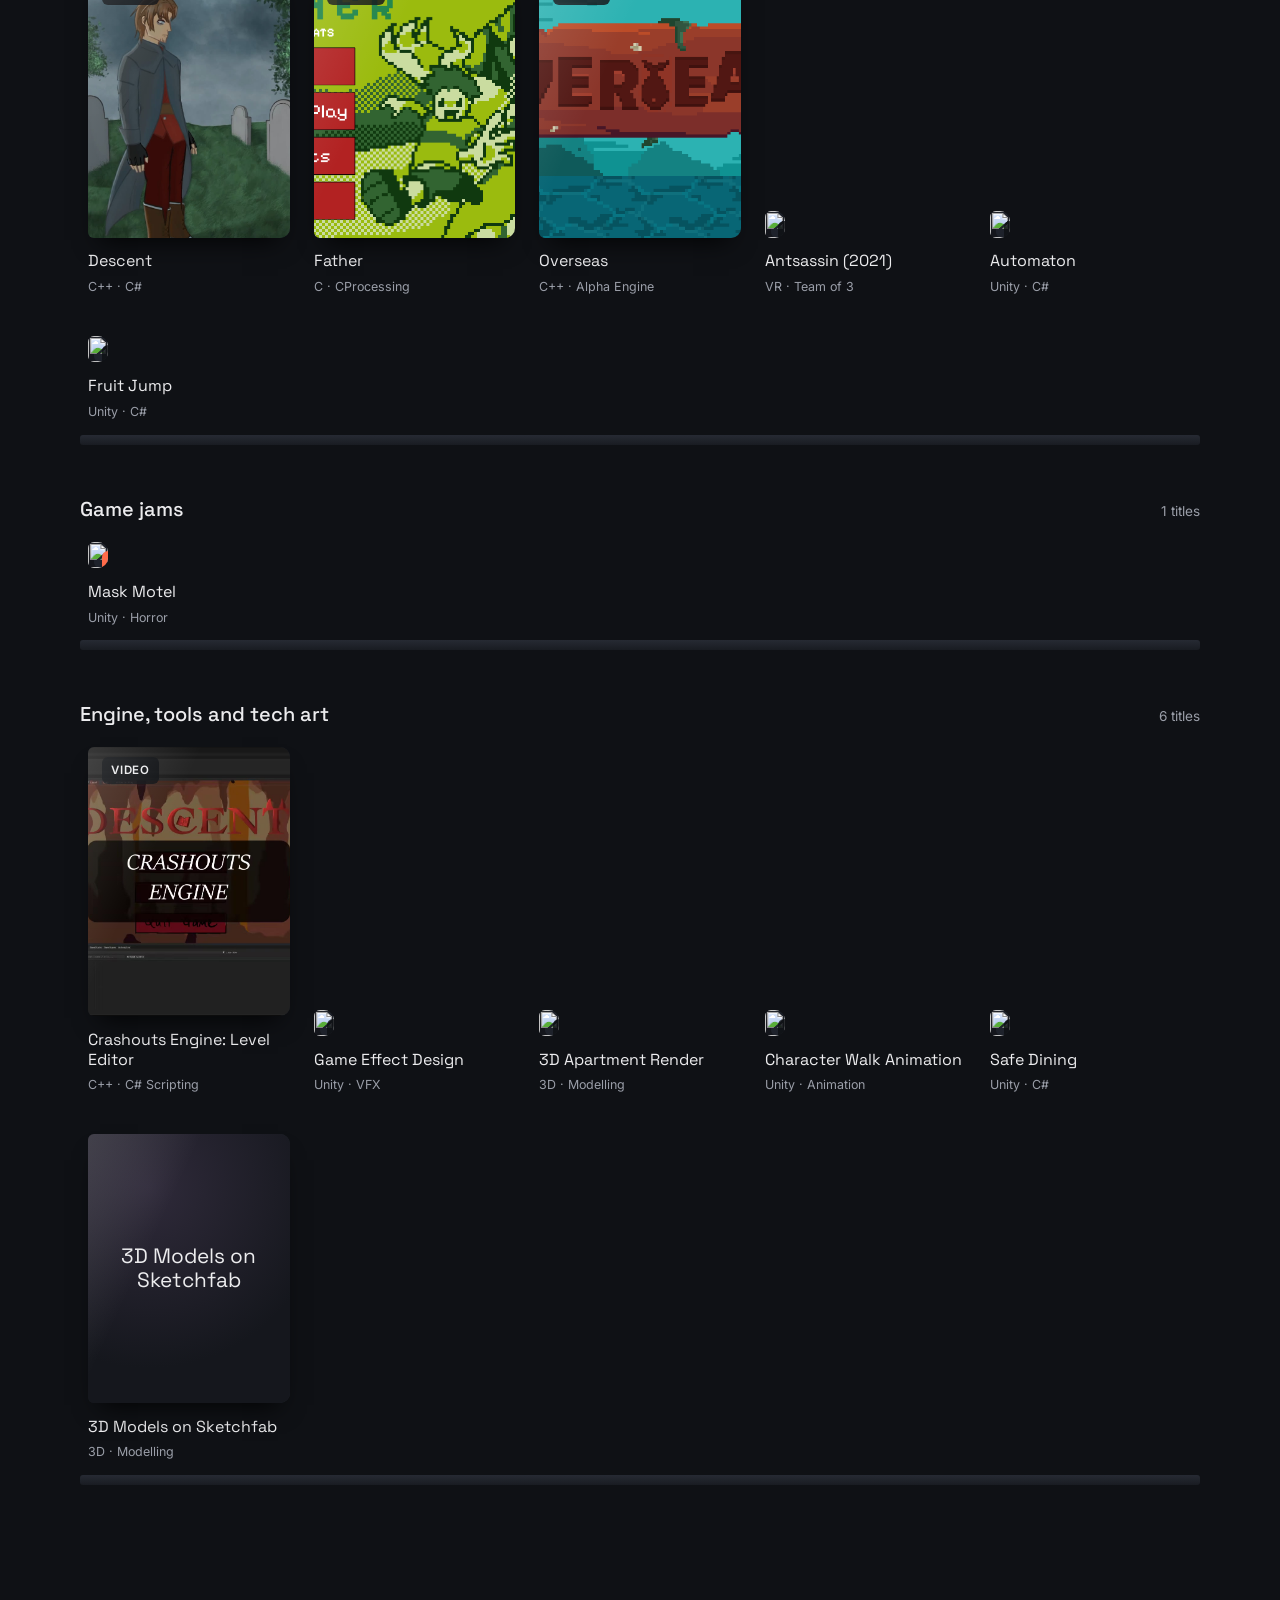
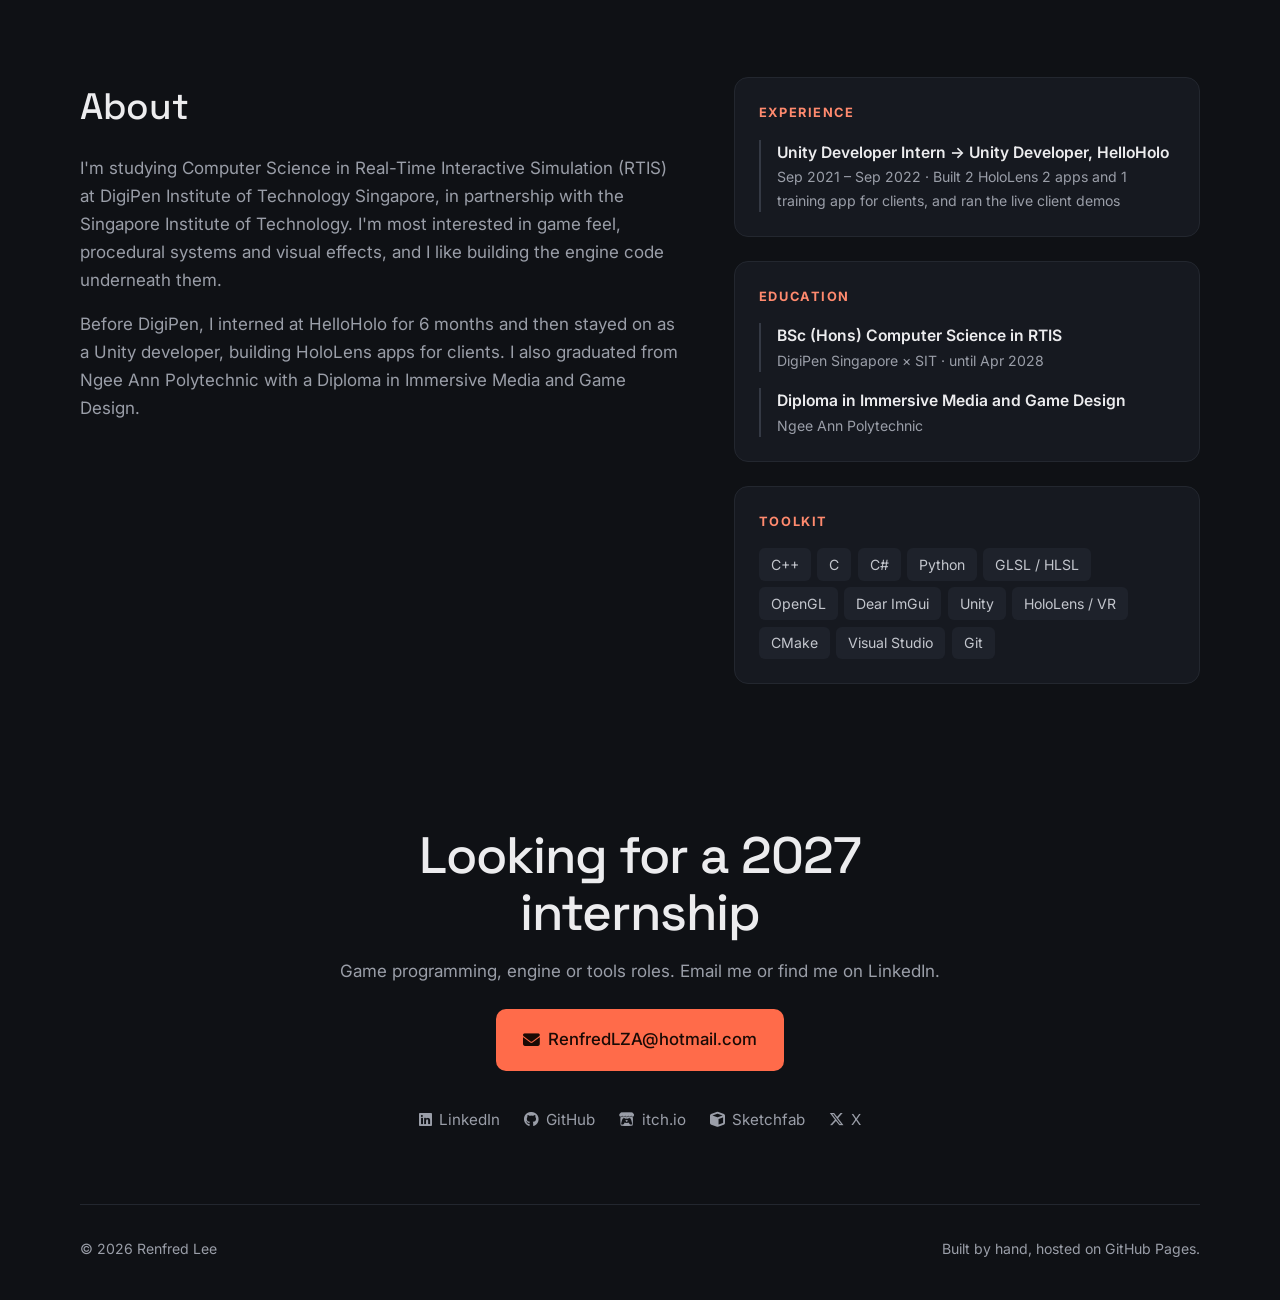
==== commit a9d6b02b: "Overseas: plainer description, drop course code from title Co-Authored-By: Claude Opus 5.5 <noreply@" ====
--- a/index.html
+++ b/index.html
@@ -9,7 +9,7 @@
     <link rel="preconnect" href="https://fonts.gstatic.com" crossorigin>
     <link href="https://fonts.googleapis.com/css2?family=Inter:wght@400;500;600&family=Space+Grotesk:wght@500&display=swap" rel="stylesheet">
     <link rel="stylesheet" href="https://cdnjs.cloudflare.com/ajax/libs/font-awesome/6.4.0/css/all.min.css">
-    <link rel="stylesheet" href="styles.css?v=202611220225">
+    <link rel="stylesheet" href="styles.css?v=202611220228">
 </head>
 <body>
     <a class="skip" href="#work">Skip to projects</a>
@@ -149,7 +149,7 @@
         </div>
     </div>
 
-    <script src="projects.js?v=202611220225"></script>
-    <script src="script.js?v=202611220225"></script>
+    <script src="projects.js?v=202611220228"></script>
+    <script src="script.js?v=202611220228"></script>
 </body>
 </html>
